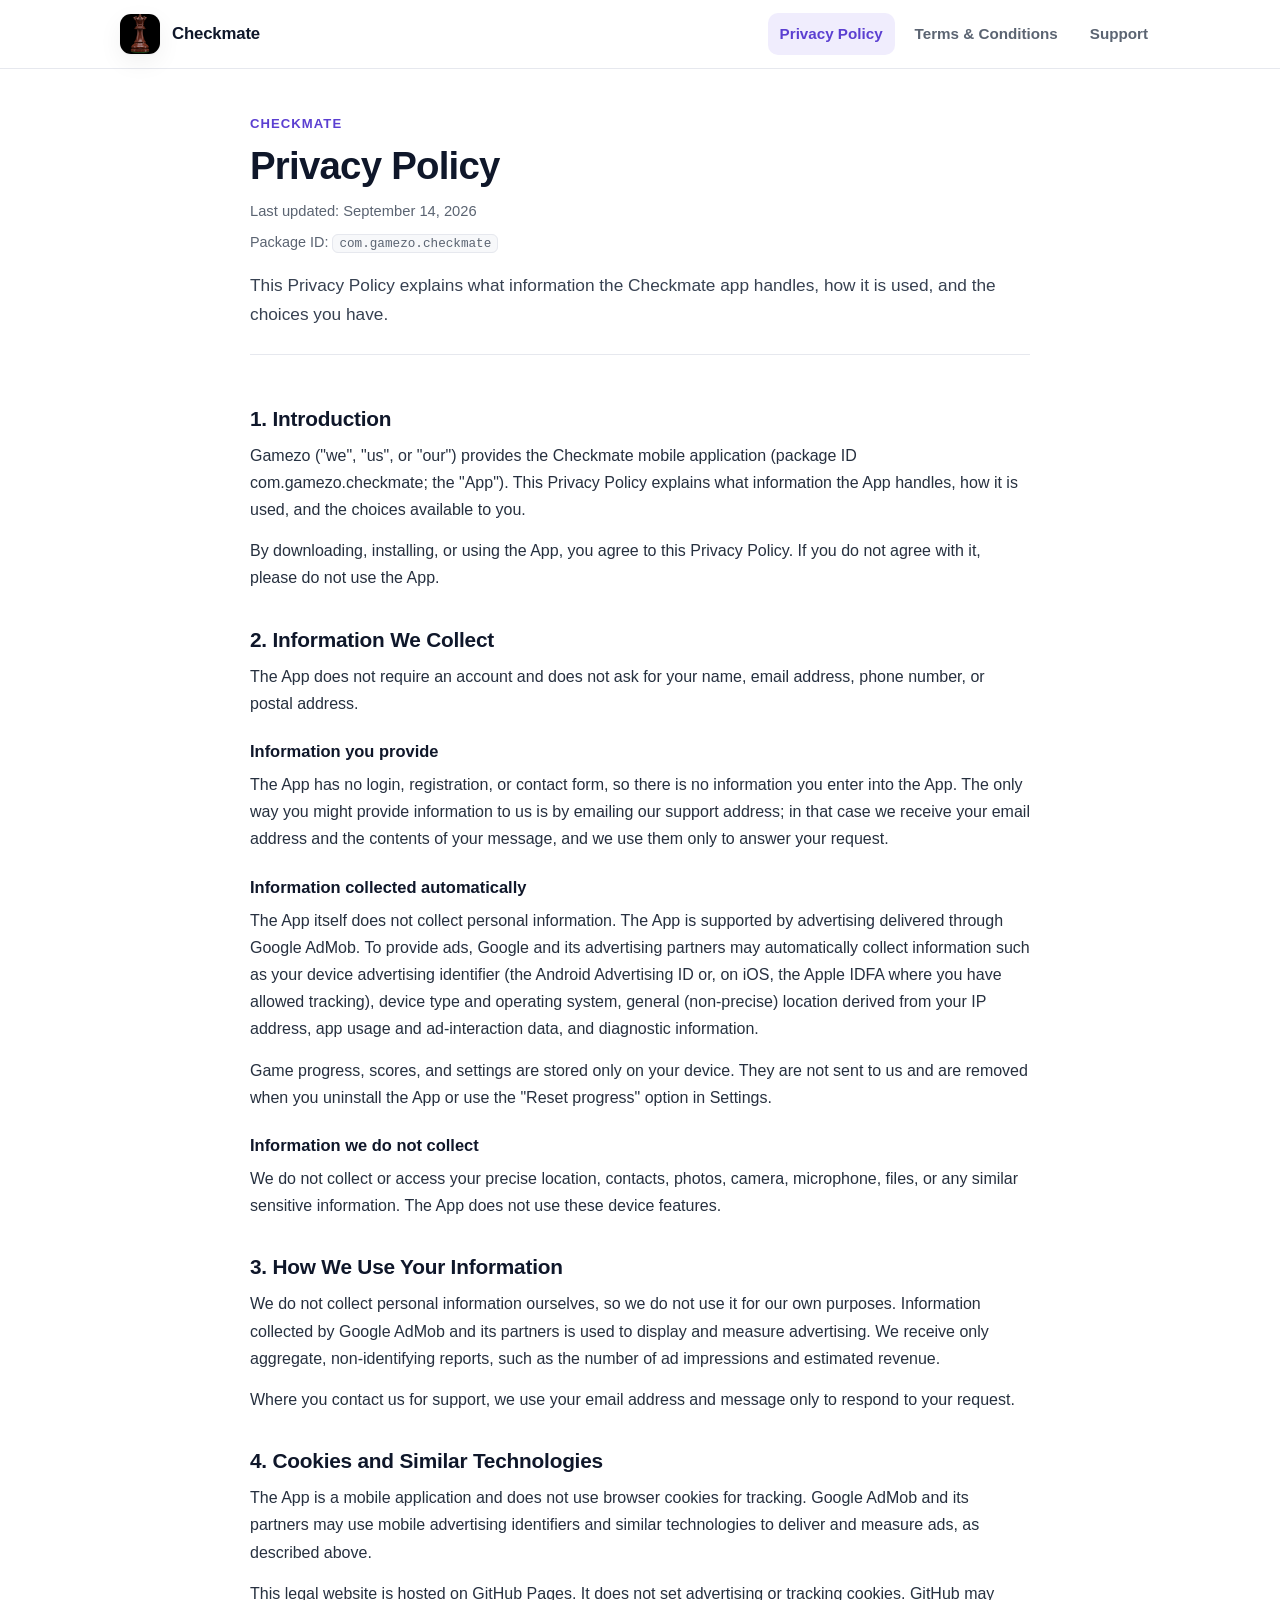
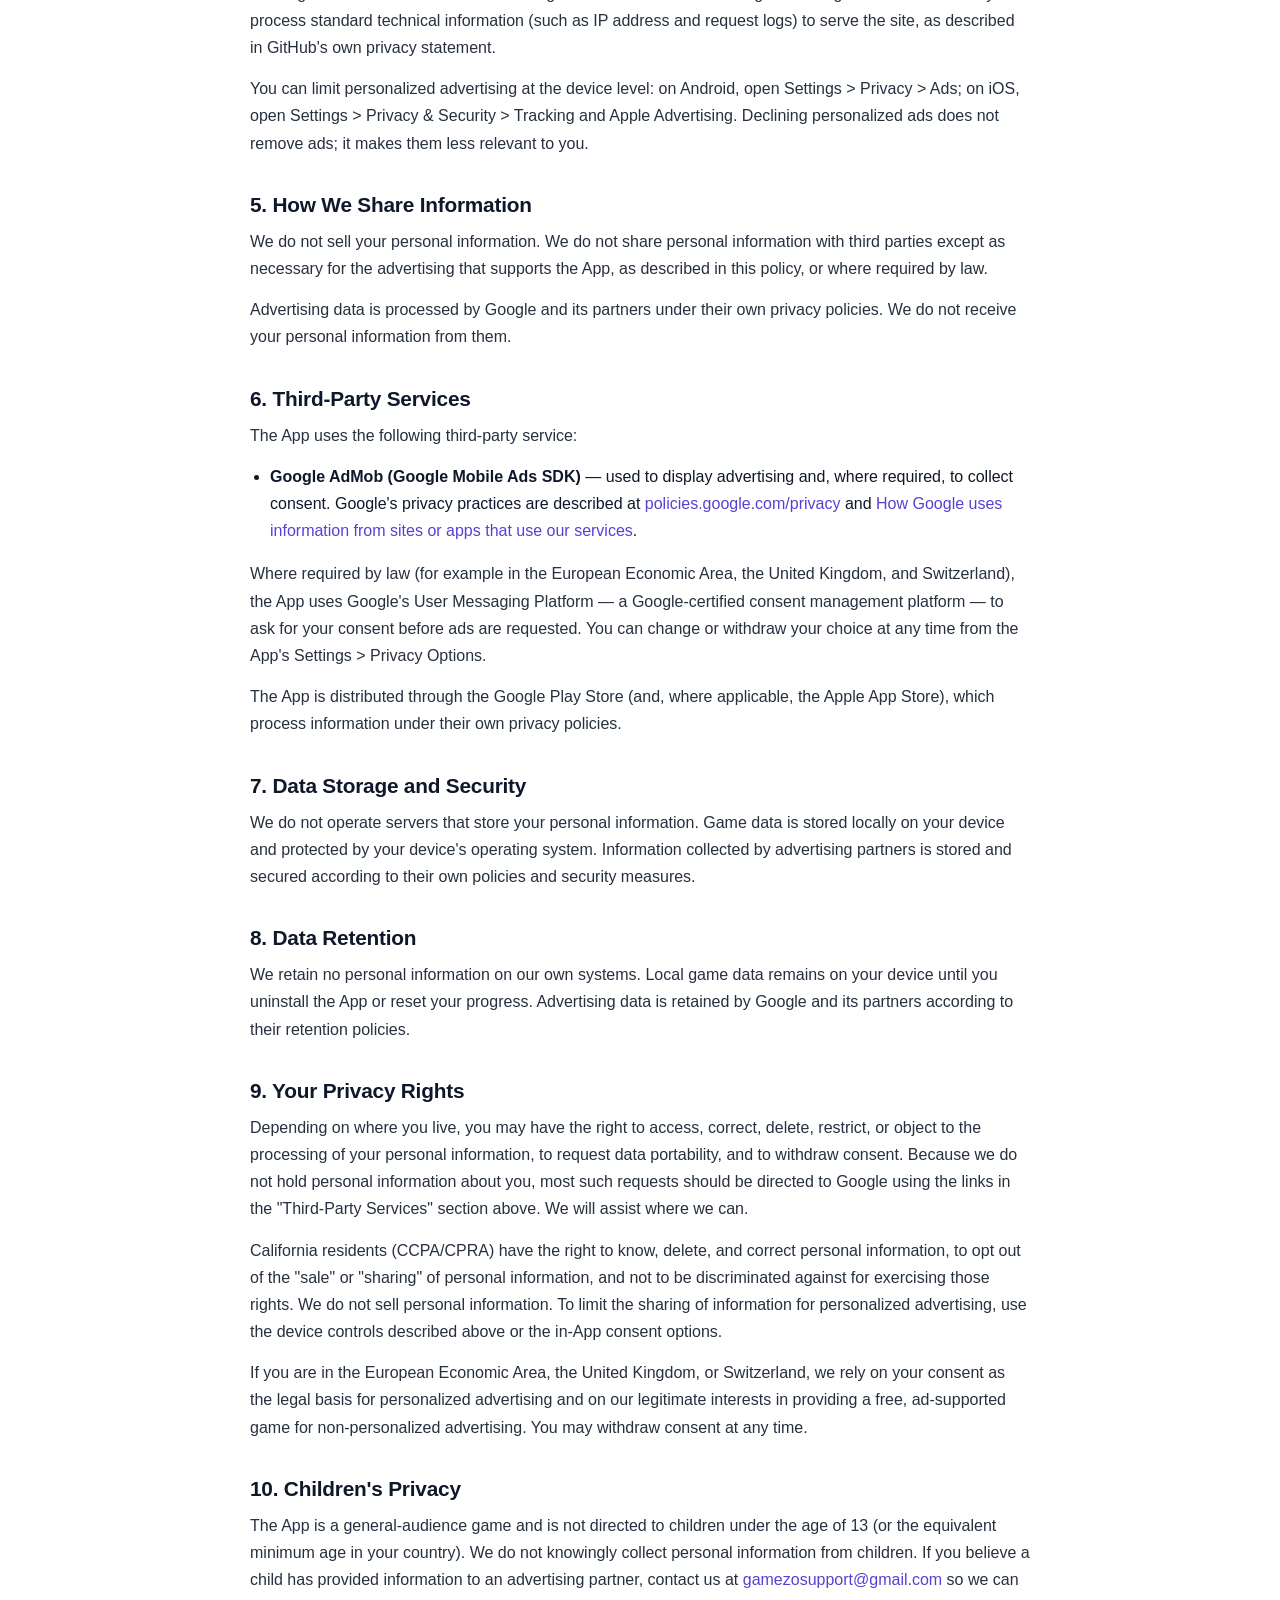
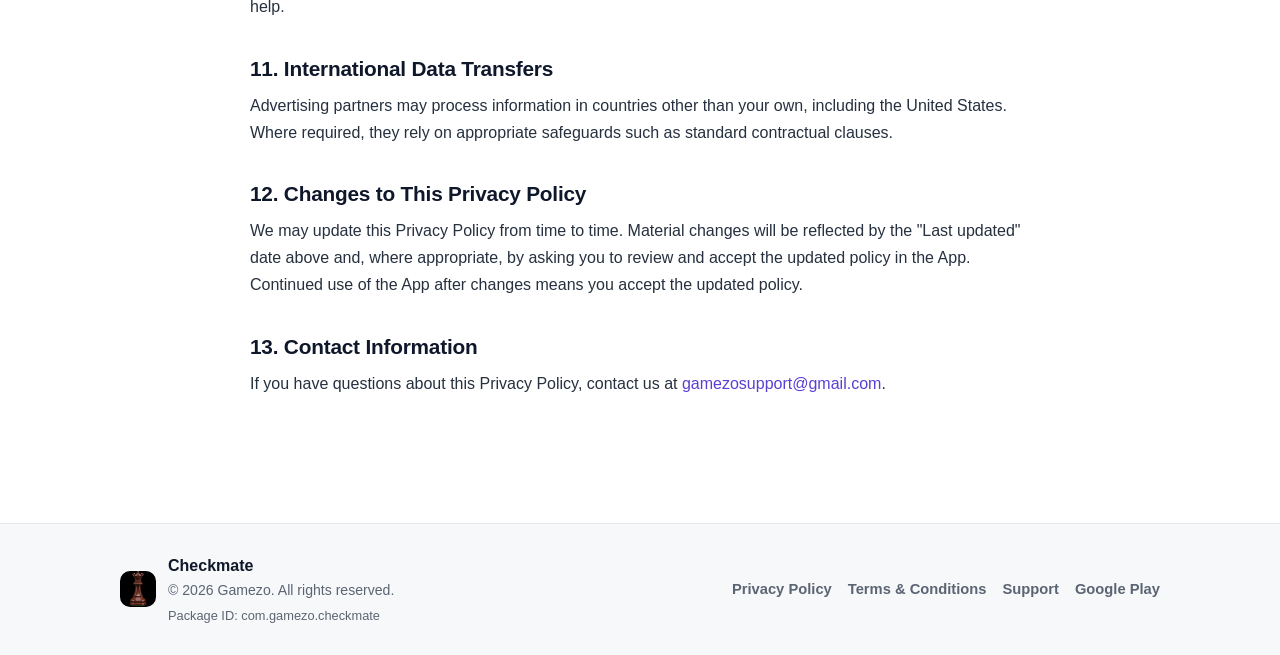
==== privacy-policy/index.html @ fcd83227 "Add Privacy Policy and Terms & Conditions pages" ====
<!DOCTYPE html>
<html lang="en">
<head>
  <meta charset="utf-8">
  <meta name="viewport" content="width=device-width, initial-scale=1">
  <title>Checkmate Privacy Policy</title>
  <meta name="description" content="How Checkmate handles information, including advertising and your privacy choices.">
  <meta name="robots" content="index, follow">
  <meta name="theme-color" content="#7E6BF2">
  <link rel="canonical" href="https://gamezosupport.github.io/checkmatelegal/privacy-policy/">
  <meta property="og:type" content="website">
  <meta property="og:site_name" content="Checkmate">
  <meta property="og:title" content="Checkmate Privacy Policy">
  <meta property="og:description" content="How Checkmate handles information, including advertising and your privacy choices.">
  <meta property="og:url" content="https://gamezosupport.github.io/checkmatelegal/privacy-policy/">
  <meta property="og:image" content="https://gamezosupport.github.io/checkmatelegal/assets/app_logo.png">
  <meta name="twitter:card" content="summary">
  <link rel="icon" type="image/png" href="../assets/app_logo.png">
  <link rel="apple-touch-icon" href="../assets/app_logo.png">
  <link rel="stylesheet" href="../assets/styles.css">
</head>
<body>
  <a class="skip-link" href="#main">Skip to content</a>
<header class="site-header">
  <div class="container header-inner">
    <a class="brand" href="../" aria-label="Checkmate home">
      <img class="brand-logo" src="../assets/app_logo.png" width="40" height="40" alt="Checkmate logo">
      <span class="brand-name">Checkmate</span>
    </a>
    <nav class="site-nav" aria-label="Primary">
      <a href="../privacy-policy/" class="is-active" aria-current="page">Privacy Policy</a>
      <a href="../terms-and-conditions/">Terms &amp; Conditions</a>
      <a href="mailto:gamezosupport@gmail.com">Support</a>
    </nav>
  </div>
</header>
  <main id="main" class="container">
    <article class="doc">
      <header class="doc-head">
        <p class="eyebrow">Checkmate</p>
        <h1>Privacy Policy</h1>
        <p class="updated">Last updated: September 14, 2026</p>
        <p class="meta">Package ID: <code>com.gamezo.checkmate</code></p>
        <p class="lede">This Privacy Policy explains what information the Checkmate app handles, how it is used, and the choices you have.</p>
      </header>
      <div class="prose">
        <section class="section" aria-labelledby="introduction">
          <h2 id="introduction">1. Introduction</h2>
          <p>Gamezo ("we", "us", or "our") provides the Checkmate mobile application (package ID com.gamezo.checkmate; the "App"). This Privacy Policy explains what information the App handles, how it is used, and the choices available to you.</p>
        <p>By downloading, installing, or using the App, you agree to this Privacy Policy. If you do not agree with it, please do not use the App.</p>
        </section>
        <section class="section" aria-labelledby="information-we-collect">
          <h2 id="information-we-collect">2. Information We Collect</h2>
          <p>The App does not require an account and does not ask for your name, email address, phone number, or postal address.</p>
        <h3>Information you provide</h3>
        <p>The App has no login, registration, or contact form, so there is no information you enter into the App. The only way you might provide information to us is by emailing our support address; in that case we receive your email address and the contents of your message, and we use them only to answer your request.</p>
        <h3>Information collected automatically</h3>
        <p>The App itself does not collect personal information. The App is supported by advertising delivered through Google AdMob. To provide ads, Google and its advertising partners may automatically collect information such as your device advertising identifier (the Android Advertising ID or, on iOS, the Apple IDFA where you have allowed tracking), device type and operating system, general (non-precise) location derived from your IP address, app usage and ad-interaction data, and diagnostic information.</p>
        <p>Game progress, scores, and settings are stored only on your device. They are not sent to us and are removed when you uninstall the App or use the "Reset progress" option in Settings.</p>
        <h3>Information we do not collect</h3>
        <p>We do not collect or access your precise location, contacts, photos, camera, microphone, files, or any similar sensitive information. The App does not use these device features.</p>
        </section>
        <section class="section" aria-labelledby="how-we-use">
          <h2 id="how-we-use">3. How We Use Your Information</h2>
          <p>We do not collect personal information ourselves, so we do not use it for our own purposes. Information collected by Google AdMob and its partners is used to display and measure advertising. We receive only aggregate, non-identifying reports, such as the number of ad impressions and estimated revenue.</p>
        <p>Where you contact us for support, we use your email address and message only to respond to your request.</p>
        </section>
        <section class="section" aria-labelledby="cookies">
          <h2 id="cookies">4. Cookies and Similar Technologies</h2>
          <p>The App is a mobile application and does not use browser cookies for tracking. Google AdMob and its partners may use mobile advertising identifiers and similar technologies to deliver and measure ads, as described above.</p>
        <p>This legal website is hosted on GitHub Pages. It does not set advertising or tracking cookies. GitHub may process standard technical information (such as IP address and request logs) to serve the site, as described in GitHub's own privacy statement.</p>
        <p>You can limit personalized advertising at the device level: on Android, open Settings &gt; Privacy &gt; Ads; on iOS, open Settings &gt; Privacy &amp; Security &gt; Tracking and Apple Advertising. Declining personalized ads does not remove ads; it makes them less relevant to you.</p>
        </section>
        <section class="section" aria-labelledby="how-we-share">
          <h2 id="how-we-share">5. How We Share Information</h2>
          <p>We do not sell your personal information. We do not share personal information with third parties except as necessary for the advertising that supports the App, as described in this policy, or where required by law.</p>
        <p>Advertising data is processed by Google and its partners under their own privacy policies. We do not receive your personal information from them.</p>
        </section>
        <section class="section" aria-labelledby="third-parties">
          <h2 id="third-parties">6. Third-Party Services</h2>
          <p>The App uses the following third-party service:</p>
        <ul><li><strong>Google AdMob (Google Mobile Ads SDK)</strong> &mdash; used to display advertising and, where required, to collect consent. Google's privacy practices are described at <a href="https://policies.google.com/privacy">policies.google.com/privacy</a> and <a href="https://policies.google.com/technologies/partner-sites">How Google uses information from sites or apps that use our services</a>.</li></ul>
        <p>Where required by law (for example in the European Economic Area, the United Kingdom, and Switzerland), the App uses Google's User Messaging Platform &mdash; a Google-certified consent management platform &mdash; to ask for your consent before ads are requested. You can change or withdraw your choice at any time from the App's Settings &gt; Privacy Options.</p>
        <p>The App is distributed through the Google Play Store (and, where applicable, the Apple App Store), which process information under their own privacy policies.</p>
        </section>
        <section class="section" aria-labelledby="storage-security">
          <h2 id="storage-security">7. Data Storage and Security</h2>
          <p>We do not operate servers that store your personal information. Game data is stored locally on your device and protected by your device's operating system. Information collected by advertising partners is stored and secured according to their own policies and security measures.</p>
        </section>
        <section class="section" aria-labelledby="retention">
          <h2 id="retention">8. Data Retention</h2>
          <p>We retain no personal information on our own systems. Local game data remains on your device until you uninstall the App or reset your progress. Advertising data is retained by Google and its partners according to their retention policies.</p>
        </section>
        <section class="section" aria-labelledby="rights">
          <h2 id="rights">9. Your Privacy Rights</h2>
          <p>Depending on where you live, you may have the right to access, correct, delete, restrict, or object to the processing of your personal information, to request data portability, and to withdraw consent. Because we do not hold personal information about you, most such requests should be directed to Google using the links in the "Third-Party Services" section above. We will assist where we can.</p>
        <p>California residents (CCPA/CPRA) have the right to know, delete, and correct personal information, to opt out of the "sale" or "sharing" of personal information, and not to be discriminated against for exercising those rights. We do not sell personal information. To limit the sharing of information for personalized advertising, use the device controls described above or the in-App consent options.</p>
        <p>If you are in the European Economic Area, the United Kingdom, or Switzerland, we rely on your consent as the legal basis for personalized advertising and on our legitimate interests in providing a free, ad-supported game for non-personalized advertising. You may withdraw consent at any time.</p>
        </section>
        <section class="section" aria-labelledby="children">
          <h2 id="children">10. Children's Privacy</h2>
          <p>The App is a general-audience game and is not directed to children under the age of 13 (or the equivalent minimum age in your country). We do not knowingly collect personal information from children. If you believe a child has provided information to an advertising partner, contact us at <a href="mailto:gamezosupport@gmail.com">gamezosupport@gmail.com</a> so we can help.</p>
        </section>
        <section class="section" aria-labelledby="international">
          <h2 id="international">11. International Data Transfers</h2>
          <p>Advertising partners may process information in countries other than your own, including the United States. Where required, they rely on appropriate safeguards such as standard contractual clauses.</p>
        </section>
        <section class="section" aria-labelledby="changes">
          <h2 id="changes">12. Changes to This Privacy Policy</h2>
          <p>We may update this Privacy Policy from time to time. Material changes will be reflected by the "Last updated" date above and, where appropriate, by asking you to review and accept the updated policy in the App. Continued use of the App after changes means you accept the updated policy.</p>
        </section>
        <section class="section" aria-labelledby="contact">
          <h2 id="contact">13. Contact Information</h2>
          <p>If you have questions about this Privacy Policy, contact us at <a href="mailto:gamezosupport@gmail.com">gamezosupport@gmail.com</a>.</p>
        </section>
      </div>
    </article>
  </main>
<footer class="site-footer">
  <div class="container footer-inner">
    <div class="footer-brand">
      <img class="footer-logo" src="../assets/app_logo.png" width="36" height="36" alt="Checkmate logo">
      <div>
        <div class="footer-app">Checkmate</div>
        <div class="footer-copy">&copy; 2026 Gamezo. All rights reserved.</div>
        <div class="footer-pkg">Package ID: com.gamezo.checkmate</div>
      </div>
    </div>
    <nav class="footer-nav" aria-label="Footer">
      <a href="../privacy-policy/">Privacy Policy</a>
      <a href="../terms-and-conditions/">Terms &amp; Conditions</a>
      <a href="mailto:gamezosupport@gmail.com">Support</a>
      <a href="https://play.google.com/store/apps/details?id=com.gamezo.checkmate" rel="noopener">Google Play</a>
    </nav>
  </div>
</footer>
</body>
</html>
---- assets/styles.css ----
:root {
  --accent: #7E6BF2;
  --accent-ink: #5B3FD1;
  --bg: #ffffff;
  --bg-soft: #f7f8fa;
  --text: #0f172a;
  --muted: #5b6472;
  --border: #e6e8ee;
  --card: #ffffff;
  --radius: 16px;
  --maxw: 1080px;
  --readw: 780px;
  --shadow: 0 1px 2px rgba(15, 23, 42, .04), 0 8px 24px rgba(15, 23, 42, .06);
}

* { box-sizing: border-box; }

html { scroll-behavior: smooth; -webkit-text-size-adjust: 100%; }

body {
  margin: 0;
  font-family: ui-sans-serif, -apple-system, BlinkMacSystemFont, "Segoe UI",
    Roboto, Helvetica, Arial, "Apple Color Emoji", "Segoe UI Emoji", sans-serif;
  color: var(--text);
  background: var(--bg);
  line-height: 1.7;
  -webkit-font-smoothing: antialiased;
  text-rendering: optimizeLegibility;
}

a { color: var(--accent-ink); text-decoration: none; }
a:hover { text-decoration: underline; }

:focus-visible {
  outline: 3px solid var(--accent);
  outline-offset: 2px;
  border-radius: 6px;
}

.skip-link {
  position: absolute;
  left: -9999px;
  top: 0;
  background: var(--text);
  color: #fff;
  padding: 10px 16px;
  border-radius: 0 0 10px 0;
  z-index: 100;
}
.skip-link:focus { left: 0; }

.container {
  width: 100%;
  max-width: var(--maxw);
  margin: 0 auto;
  padding: 0 20px;
}

/* ---------- Header ---------- */
.site-header {
  position: sticky;
  top: 0;
  z-index: 20;
  background: rgba(255, 255, 255, .88);
  backdrop-filter: saturate(180%) blur(10px);
  border-bottom: 1px solid var(--border);
}
.header-inner {
  display: flex;
  align-items: center;
  justify-content: space-between;
  gap: 12px 20px;
  flex-wrap: wrap;
  min-height: 68px;
  padding-top: 10px;
  padding-bottom: 10px;
}
.brand {
  display: inline-flex;
  align-items: center;
  gap: 12px;
  color: var(--text);
  font-weight: 800;
  font-size: 1.05rem;
  letter-spacing: -.01em;
}
.brand:hover { text-decoration: none; }
.brand-logo {
  width: 40px;
  height: 40px;
  border-radius: 11px;
  display: block;
  box-shadow: var(--shadow);
}
.site-nav {
  display: flex;
  align-items: center;
  gap: 4px 8px;
  flex-wrap: wrap;
}
.site-nav a {
  display: inline-block;
  padding: 8px 12px;
  border-radius: 10px;
  color: var(--muted);
  font-weight: 600;
  font-size: .95rem;
}
.site-nav a:hover { background: var(--bg-soft); color: var(--text); text-decoration: none; }
.site-nav a.is-active { color: var(--accent-ink); background: color-mix(in srgb, var(--accent) 12%, white); }

/* ---------- Landing hero ---------- */
.hero {
  text-align: center;
  padding: 72px 0 84px;
  max-width: 640px;
  margin: 0 auto;
}
.hero-logo {
  width: 96px;
  height: 96px;
  border-radius: 24px;
  box-shadow: var(--shadow);
}
.hero h1 {
  font-size: clamp(1.9rem, 5vw, 2.6rem);
  margin: 22px 0 8px;
  letter-spacing: -.02em;
}
.hero .lede {
  color: var(--muted);
  font-size: 1.08rem;
  margin: 0 auto 28px;
  max-width: 34em;
}
.hero-actions {
  display: flex;
  gap: 12px;
  justify-content: center;
  flex-wrap: wrap;
}

/* ---------- Buttons ---------- */
.btn {
  display: inline-block;
  background: var(--accent);
  color: #fff;
  font-weight: 700;
  padding: 12px 22px;
  border-radius: 12px;
  box-shadow: var(--shadow);
}
.btn:hover { text-decoration: none; filter: brightness(.96); }
.btn-ghost {
  background: #fff;
  color: var(--accent-ink);
  border: 1px solid var(--border);
}

/* ---------- Document ---------- */
.doc {
  max-width: var(--readw);
  margin: 0 auto;
  padding: 44px 0 72px;
}
.doc-head {
  padding-bottom: 24px;
  border-bottom: 1px solid var(--border);
  margin-bottom: 8px;
}
.eyebrow {
  margin: 0 0 8px;
  color: var(--accent-ink);
  font-weight: 700;
  font-size: .82rem;
  letter-spacing: .08em;
  text-transform: uppercase;
}
.doc h1 {
  font-size: clamp(1.8rem, 4.5vw, 2.4rem);
  line-height: 1.2;
  margin: 0 0 10px;
  letter-spacing: -.02em;
}
.updated {
  color: var(--muted);
  font-size: .92rem;
  margin: 0 0 6px;
}
.meta {
  color: var(--muted);
  font-size: .9rem;
  margin: 0 0 16px;
}
code {
  font-family: ui-monospace, SFMono-Regular, Menlo, Consolas, monospace;
  font-size: .88em;
  background: var(--bg-soft);
  border: 1px solid var(--border);
  border-radius: 6px;
  padding: 1px 6px;
  word-break: break-all;
}
.lede {
  font-size: 1.08rem;
  color: #374151;
  margin: 0;
}

.prose { padding-top: 8px; }
.section { margin-top: 34px; }
.section h2 {
  font-size: 1.3rem;
  line-height: 1.3;
  margin: 0 0 10px;
  letter-spacing: -.01em;
  scroll-margin-top: 90px;
}
.section h3 {
  font-size: 1.03rem;
  margin: 20px 0 6px;
}
.section p { margin: 0 0 14px; color: #26303f; }
.section ul { margin: 0 0 16px; padding-left: 1.25em; }
.section li { margin: 0 0 8px; }
.section strong { color: var(--text); }

/* ---------- Footer ---------- */
.site-footer {
  border-top: 1px solid var(--border);
  background: var(--bg-soft);
  margin-top: 40px;
}
.footer-inner {
  display: flex;
  align-items: center;
  justify-content: space-between;
  gap: 16px 24px;
  flex-wrap: wrap;
  padding-top: 28px;
  padding-bottom: 28px;
}
.footer-brand { display: flex; align-items: center; gap: 12px; }
.footer-logo { border-radius: 10px; display: block; }
.footer-app { font-weight: 800; }
.footer-copy { color: var(--muted); font-size: .88rem; }
.footer-pkg { color: var(--muted); font-size: .8rem; margin-top: 2px; }
.footer-nav { display: flex; gap: 6px 16px; flex-wrap: wrap; }
.footer-nav a { color: var(--muted); font-weight: 600; font-size: .92rem; }
.footer-nav a:hover { color: var(--accent-ink); }

@media (max-width: 640px) {
  .header-inner { min-height: 60px; }
  .brand-name { font-size: 1rem; }
  .doc { padding: 30px 0 56px; }
  .section { margin-top: 28px; }
  .hero { padding: 48px 0 56px; }
  .footer-inner { flex-direction: column; align-items: flex-start; }
}

@media (prefers-reduced-motion: reduce) {
  html { scroll-behavior: auto; }
}
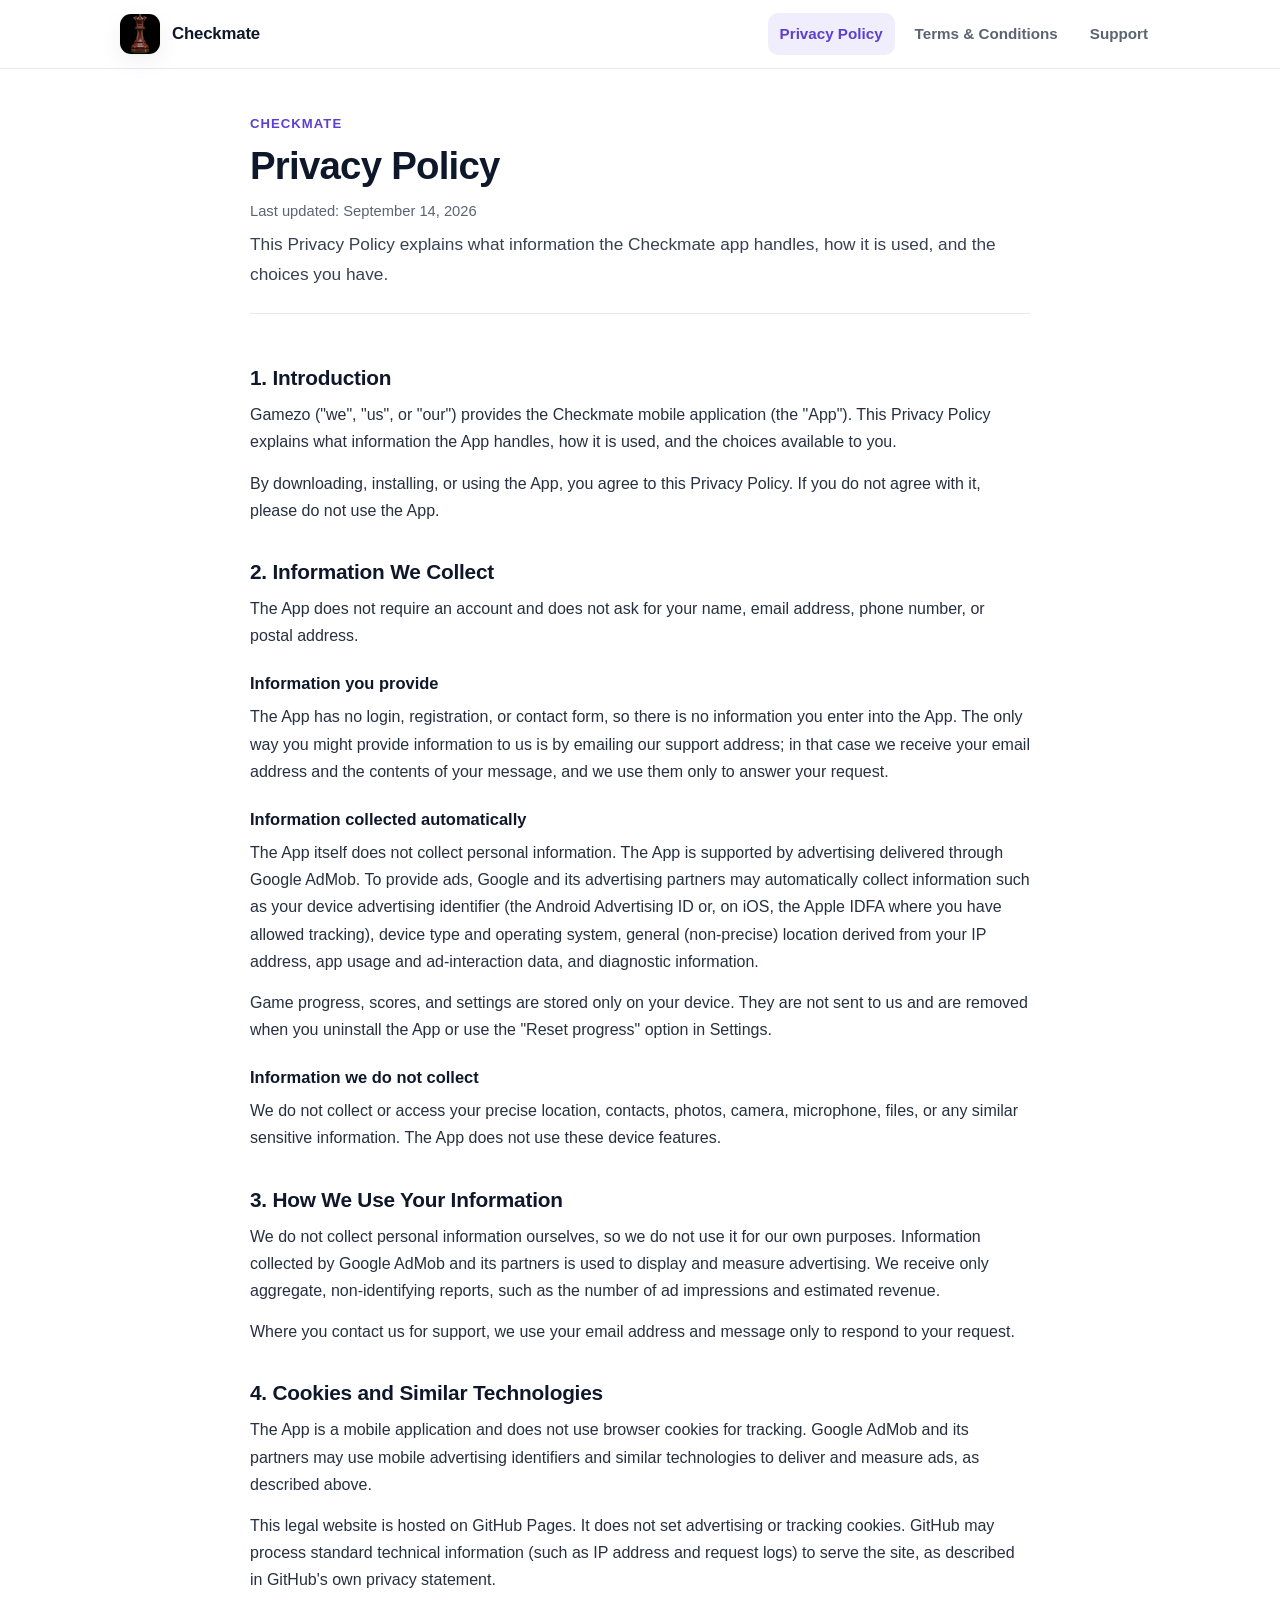
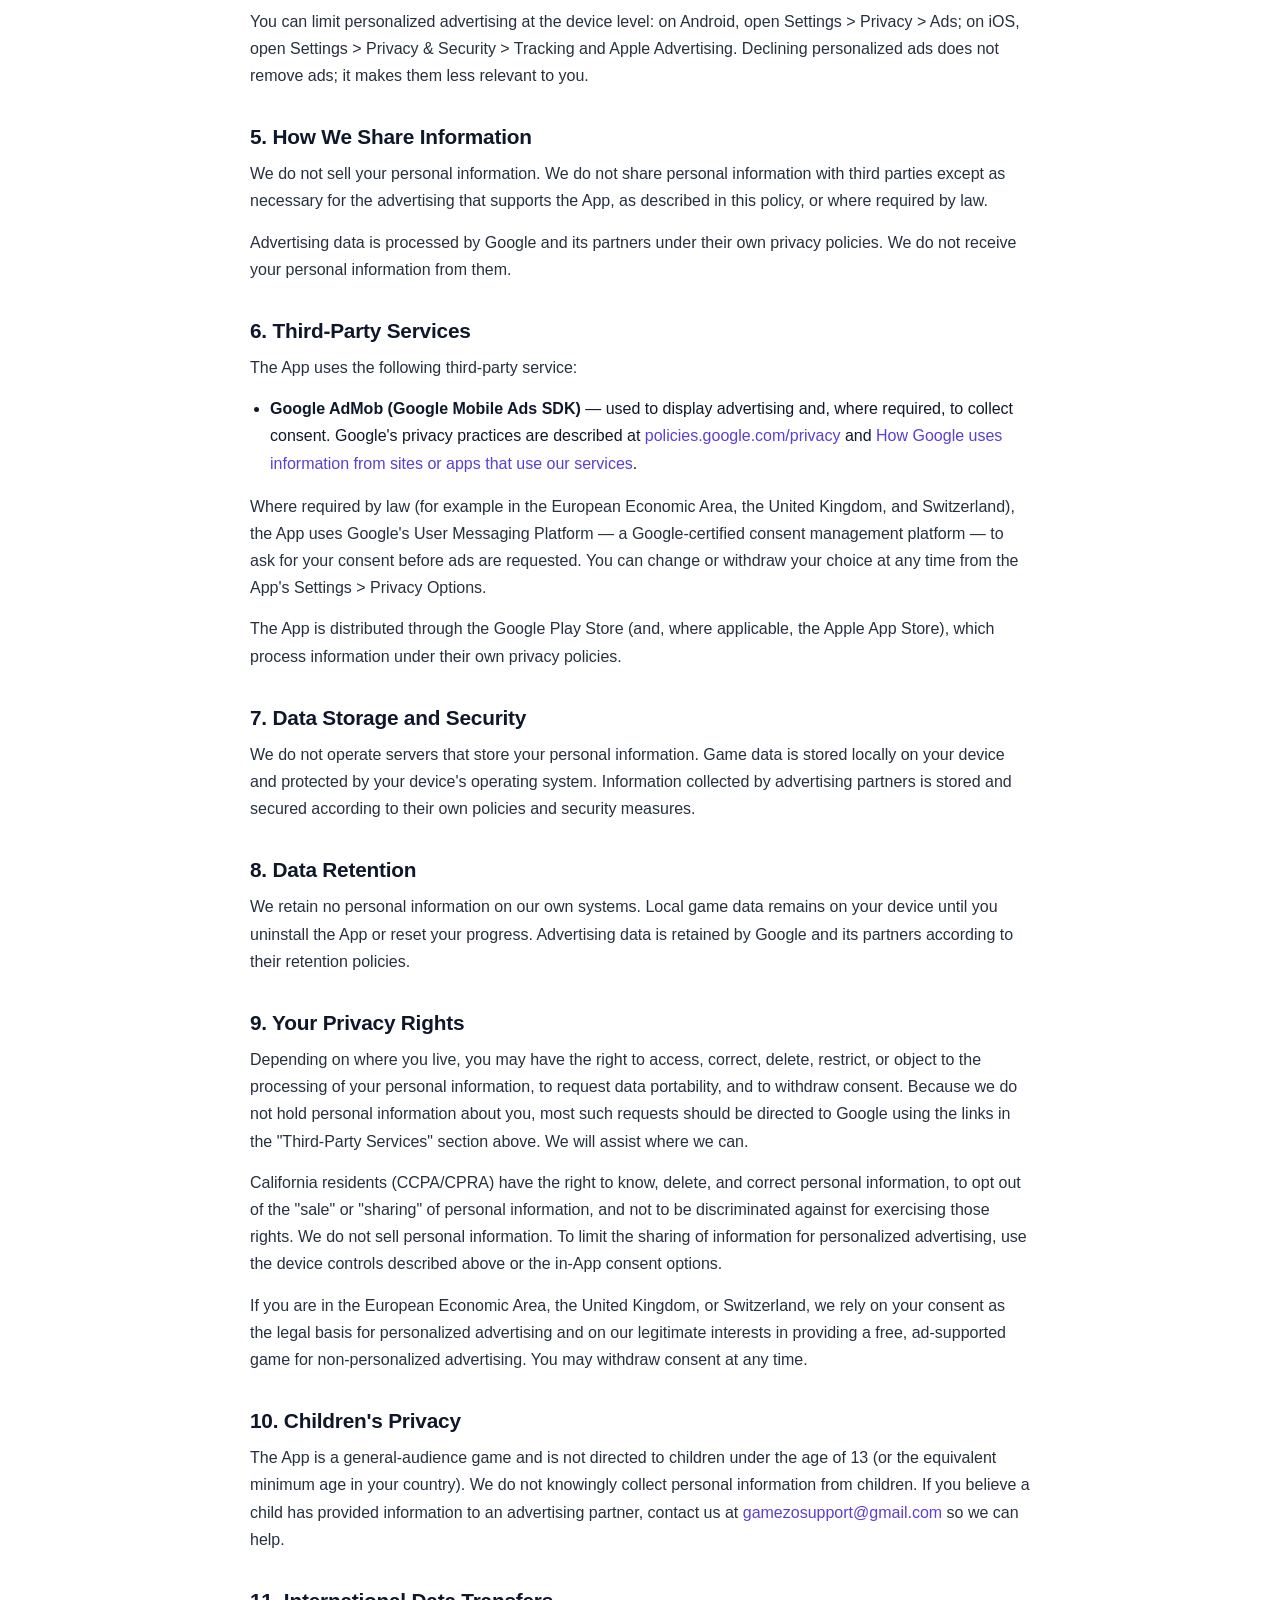
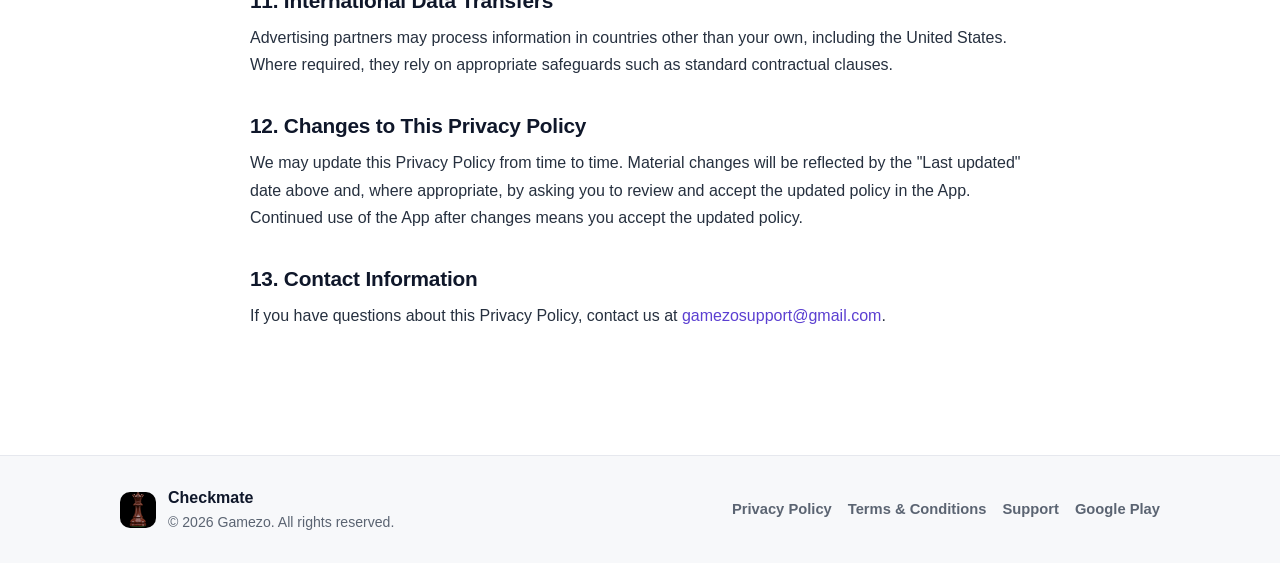
==== commit 1daab217: "remove package Id" ====
--- a/privacy-policy/index.html
+++ b/privacy-policy/index.html
@@ -40,13 +40,12 @@
         <p class="eyebrow">Checkmate</p>
         <h1>Privacy Policy</h1>
         <p class="updated">Last updated: September 14, 2026</p>
-        <p class="meta">Package ID: <code>com.gamezo.checkmate</code></p>
         <p class="lede">This Privacy Policy explains what information the Checkmate app handles, how it is used, and the choices you have.</p>
       </header>
       <div class="prose">
         <section class="section" aria-labelledby="introduction">
           <h2 id="introduction">1. Introduction</h2>
-          <p>Gamezo ("we", "us", or "our") provides the Checkmate mobile application (package ID com.gamezo.checkmate; the "App"). This Privacy Policy explains what information the App handles, how it is used, and the choices available to you.</p>
+          <p>Gamezo ("we", "us", or "our") provides the Checkmate mobile application (the "App"). This Privacy Policy explains what information the App handles, how it is used, and the choices available to you.</p>
         <p>By downloading, installing, or using the App, you agree to this Privacy Policy. If you do not agree with it, please do not use the App.</p>
         </section>
         <section class="section" aria-labelledby="information-we-collect">
@@ -123,7 +122,6 @@
       <div>
         <div class="footer-app">Checkmate</div>
         <div class="footer-copy">&copy; 2026 Gamezo. All rights reserved.</div>
-        <div class="footer-pkg">Package ID: com.gamezo.checkmate</div>
       </div>
     </div>
     <nav class="footer-nav" aria-label="Footer">
--- a/assets/styles.css
+++ b/assets/styles.css
@@ -1,6 +1,7 @@
 :root {
   --accent: #7E6BF2;
   --accent-ink: #5B3FD1;
+  --accent-button-ink: #000;
   --bg: #ffffff;
   --bg-soft: #f7f8fa;
   --text: #0f172a;
@@ -32,7 +33,7 @@
 a:hover { text-decoration: underline; }
 
 :focus-visible {
-  outline: 3px solid var(--accent);
+  outline: 3px solid var(--text);
   outline-offset: 2px;
   border-radius: 6px;
 }
@@ -144,7 +145,7 @@
 .btn {
   display: inline-block;
   background: var(--accent);
-  color: #fff;
+  color: var(--accent-button-ink);
   font-weight: 700;
   padding: 12px 22px;
   border-radius: 12px;
